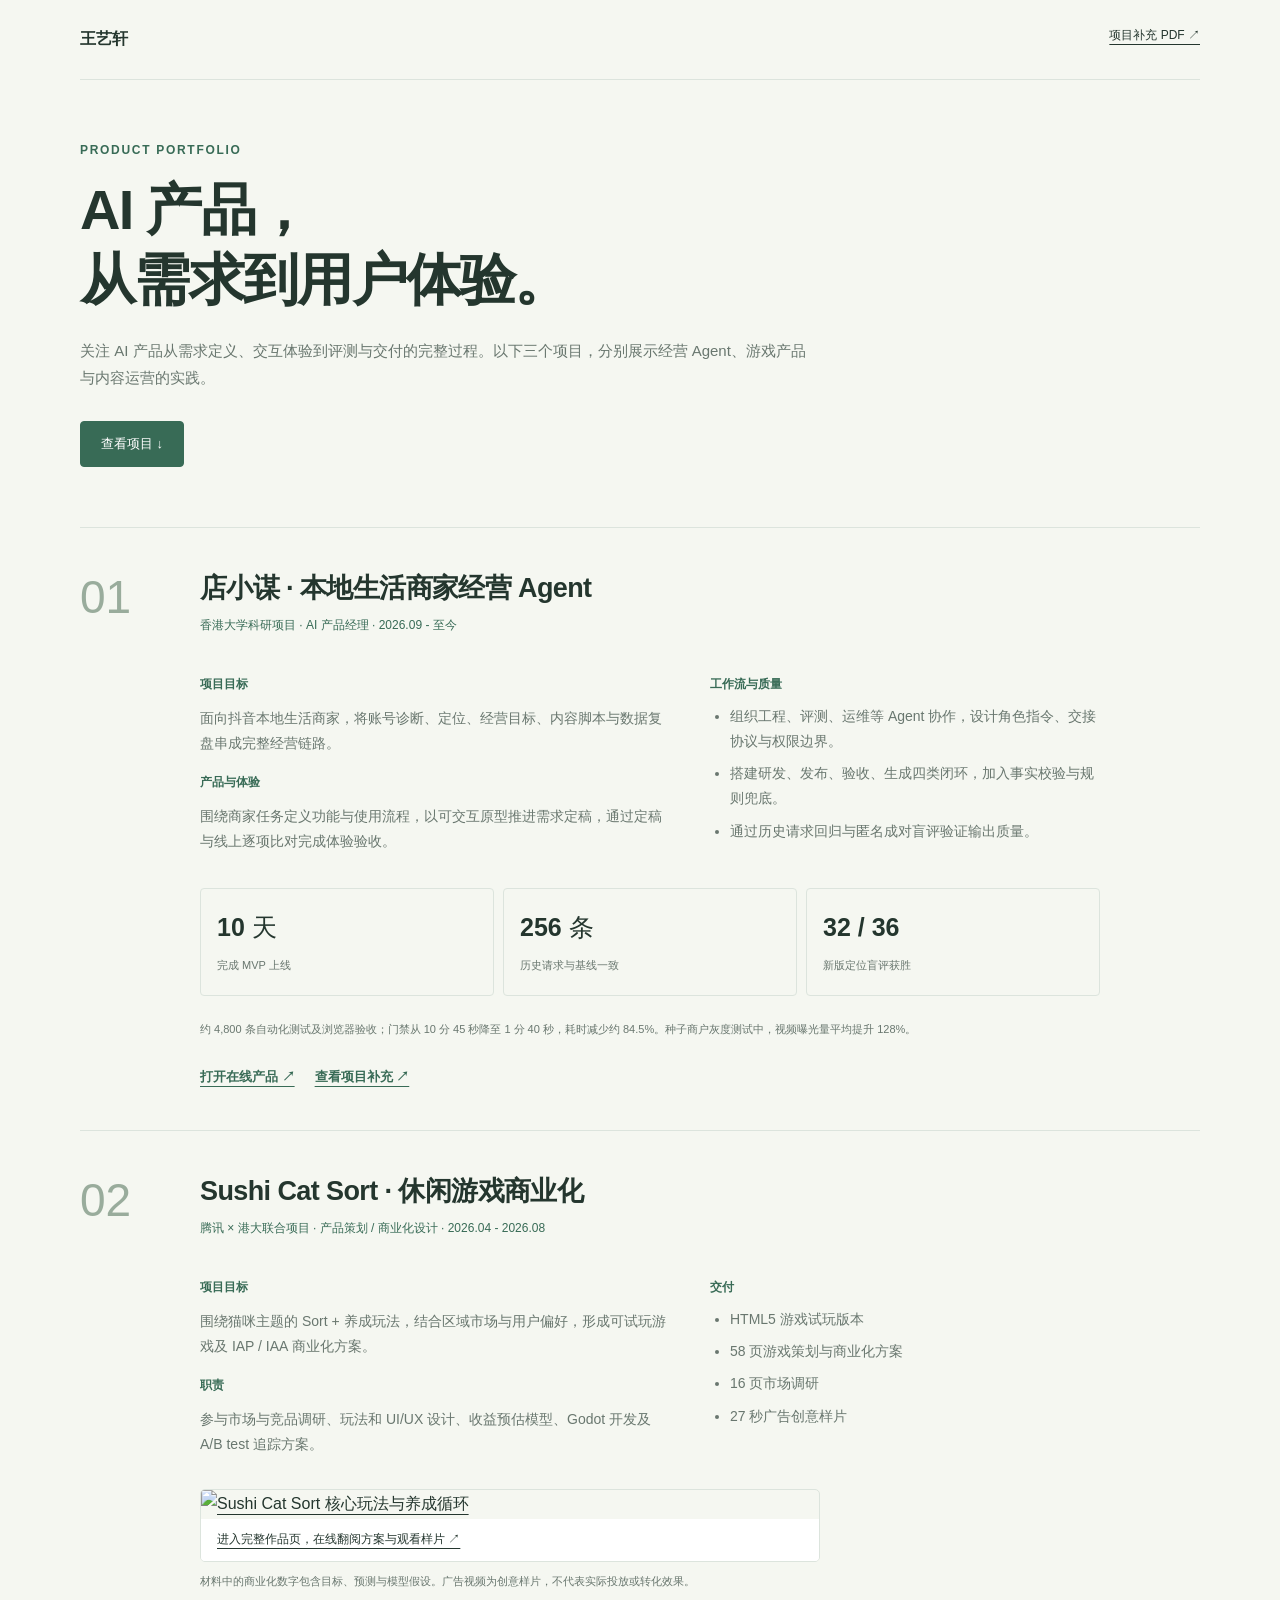
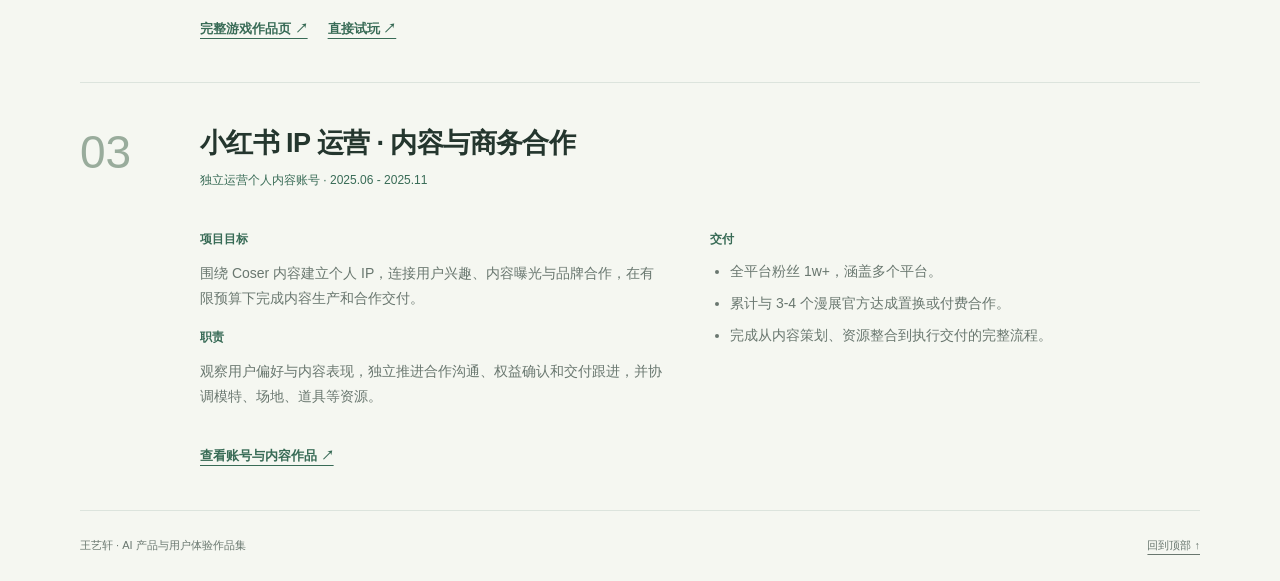
==== docs/index.html @ ce21d354 "Add portfolio website home" ====
<!doctype html><html lang="zh-CN"><head><meta charset="utf-8"><meta name="viewport" content="width=device-width,initial-scale=1"><title>王艺轩 · AI 产品与用户体验作品集</title><meta name="description" content="王艺轩的AI产品与用户体验作品：店小谋经营Agent、Sushi Cat Sort游戏与小红书IP运营。"><style>:root{--ink:#24362e;--muted:#69776f;--green:#386b56;--line:#dce4dd;--bg:#f5f7f1}*{box-sizing:border-box}html{scroll-behavior:smooth}body{font-family:-apple-system,BlinkMacSystemFont,"Segoe UI","PingFang SC","Microsoft YaHei",sans-serif;line-height:1.8;color:var(--ink);background:var(--bg);margin:0}a{color:inherit;text-underline-offset:5px}header,main,footer{width:min(1120px,calc(100% - 48px));margin:auto}header{padding:25px 0;display:flex;justify-content:space-between;border-bottom:1px solid var(--line)}header strong{font-size:16px}header a{font-size:12px}section{padding:60px 0}.eyebrow{font-size:12px;letter-spacing:1.7px;color:var(--green);font-weight:650}h1{font-size:clamp(32px,5vw,56px);line-height:1.25;letter-spacing:-1.7px;margin:14px 0 22px}h1 span{display:block}p{margin:10px 0;color:var(--muted)}.intro{max-width:740px;font-size:15px}.button{display:inline-block;margin-top:20px;border:1px solid var(--green);background:var(--green);color:white;text-decoration:none;padding:10px 20px;border-radius:4px;font-size:13px}.project{border-top:1px solid var(--line);display:grid;grid-template-columns:95px 1fr;gap:25px;padding:42px 0}.num{color:#99ac9c;font-size:46px;line-height:1.2;font-weight:300}h2{font-size:27px;line-height:1.4;margin:0 0 7px;letter-spacing:-.6px}.meta{font-size:12px;color:var(--green);margin-bottom:22px}.project-content{max-width:900px}.columns{display:grid;grid-template-columns:1.2fr 1fr;gap:42px}.label{font-size:12px;font-weight:650;color:var(--green);margin-top:16px}p,li{font-size:14px}ul{padding-left:20px;color:var(--muted);margin:8px 0}li{margin-bottom:7px}.links{display:flex;gap:20px;flex-wrap:wrap;margin-top:25px}.links a{font-size:13px;font-weight:650;color:var(--green)}.metrics{display:grid;grid-template-columns:repeat(3,1fr);gap:9px;margin:24px 0}.metric{border:1px solid var(--line);border-radius:4px;padding:16px}.metric b{font-size:25px;display:block;font-weight:550}.metric span{font-size:11px;color:var(--muted)}.small{font-size:11px;color:var(--muted)}.game-preview{display:block;margin-top:22px;border:1px solid var(--line);border-radius:5px;overflow:hidden;max-width:620px}.game-preview img{width:100%;display:block}.game-preview span{display:block;background:white;padding:10px 16px;font-size:12px}footer{display:flex;justify-content:space-between;border-top:1px solid var(--line);padding:25px 0;font-size:11px;color:var(--muted)}a:focus-visible{outline:3px solid #ba7753;outline-offset:4px}@media(max-width:700px){section{padding:38px 0}.project{grid-template-columns:1fr;gap:10px}.num{font-size:28px}.columns{grid-template-columns:1fr;gap:10px}h2{font-size:23px}.metrics{gap:6px}.metric{padding:12px}.metric b{font-size:22px}header,main,footer{width:calc(100% - 34px)}}@media(prefers-reduced-motion:reduce){html{scroll-behavior:auto}}</style></head><body><header><strong>王艺轩</strong><a href="assets/project-supplement.pdf" target="_blank" rel="noopener">项目补充 PDF ↗</a></header><main><section><div class="eyebrow">PRODUCT PORTFOLIO</div><h1>AI 产品，<span>从需求到用户体验。</span></h1><p class="intro">关注 AI 产品从需求定义、交互体验到评测与交付的完整过程。以下三个项目，分别展示经营 Agent、游戏产品与内容运营的实践。</p><a class="button" href="#projects">查看项目 ↓</a></section><div id="projects">
<article class="project" id="dianxiaomou"><div class="num">01</div><div class="project-content"><h2>店小谋 · 本地生活商家经营 Agent</h2><div class="meta">香港大学科研项目 · AI 产品经理 · 2026.09 - 至今</div><div class="columns"><div><div class="label">项目目标</div><p>面向抖音本地生活商家，将账号诊断、定位、经营目标、内容脚本与数据复盘串成完整经营链路。</p><div class="label">产品与体验</div><p>围绕商家任务定义功能与使用流程，以可交互原型推进需求定稿，通过定稿与线上逐项比对完成体验验收。</p></div><div><div class="label">工作流与质量</div><ul><li>组织工程、评测、运维等 Agent 协作，设计角色指令、交接协议与权限边界。</li><li>搭建研发、发布、验收、生成四类闭环，加入事实校验与规则兜底。</li><li>通过历史请求回归与匿名成对盲评验证输出质量。</li></ul></div></div><div class="metrics"><div class="metric"><b>10 天</b><span>完成 MVP 上线</span></div><div class="metric"><b>256 条</b><span>历史请求与基线一致</span></div><div class="metric"><b>32 / 36</b><span>新版定位盲评获胜</span></div></div><p class="small">约 4,800 条自动化测试及浏览器验收；门禁从 10 分 45 秒降至 1 分 40 秒，耗时减少约 84.5%。种子商户灰度测试中，视频曝光量平均提升 128%。</p><div class="links"><a href="https://dianxiaomou.com" target="_blank" rel="noopener noreferrer">打开在线产品 ↗</a><a href="assets/project-supplement.pdf" target="_blank" rel="noopener">查看项目补充 ↗</a></div></div></article>
<article class="project" id="sushi-cat-sort"><div class="num">02</div><div class="project-content"><h2>Sushi Cat Sort · 休闲游戏商业化</h2><div class="meta">腾讯 × 港大联合项目 · 产品策划 / 商业化设计 · 2026.04 - 2026.08</div><div class="columns"><div><div class="label">项目目标</div><p>围绕猫咪主题的 Sort + 养成玩法，结合区域市场与用户偏好，形成可试玩游戏及 IAP / IAA 商业化方案。</p><div class="label">职责</div><p>参与市场与竞品调研、玩法和 UI/UX 设计、收益预估模型、Godot 开发及 A/B test 追踪方案。</p></div><div><div class="label">交付</div><ul><li>HTML5 游戏试玩版本</li><li>58 页游戏策划与商业化方案</li><li>16 页市场调研</li><li>27 秒广告创意样片</li></ul></div></div><a class="game-preview" href="sushi-cat-sort/"><img src="sushi-cat-sort/assets/proposal/page-04.jpg" alt="Sushi Cat Sort 核心玩法与养成循环" loading="lazy"><span>进入完整作品页，在线翻阅方案与观看样片 ↗</span></a><p class="small">材料中的商业化数字包含目标、预测与模型假设。广告视频为创意样片，不代表实际投放或转化效果。</p><div class="links"><a href="sushi-cat-sort/">完整游戏作品页 ↗</a><a href="https://archieneverwake.itch.io/sushi-cat-sort" target="_blank" rel="noopener noreferrer">直接试玩 ↗</a></div></div></article>
<article class="project" id="xiaohongshu-ip"><div class="num">03</div><div class="project-content"><h2>小红书 IP 运营 · 内容与商务合作</h2><div class="meta">独立运营个人内容账号 · 2025.06 - 2025.11</div><div class="columns"><div><div class="label">项目目标</div><p>围绕 Coser 内容建立个人 IP，连接用户兴趣、内容曝光与品牌合作，在有限预算下完成内容生产和合作交付。</p><div class="label">职责</div><p>观察用户偏好与内容表现，独立推进合作沟通、权益确认和交付跟进，并协调模特、场地、道具等资源。</p></div><div><div class="label">交付</div><ul><li>全平台粉丝 1w+，涵盖多个平台。</li><li>累计与 3-4 个漫展官方达成置换或付费合作。</li><li>完成从内容策划、资源整合到执行交付的完整流程。</li></ul></div></div><div class="links"><a href="https://xhslink.cn/o/2UifnXdGfY" target="_blank" rel="noopener noreferrer">查看账号与内容作品 ↗</a></div></div></article>
</div></main><footer><span>王艺轩 · AI 产品与用户体验作品集</span><a href="#">回到顶部 ↑</a></footer></body></html>
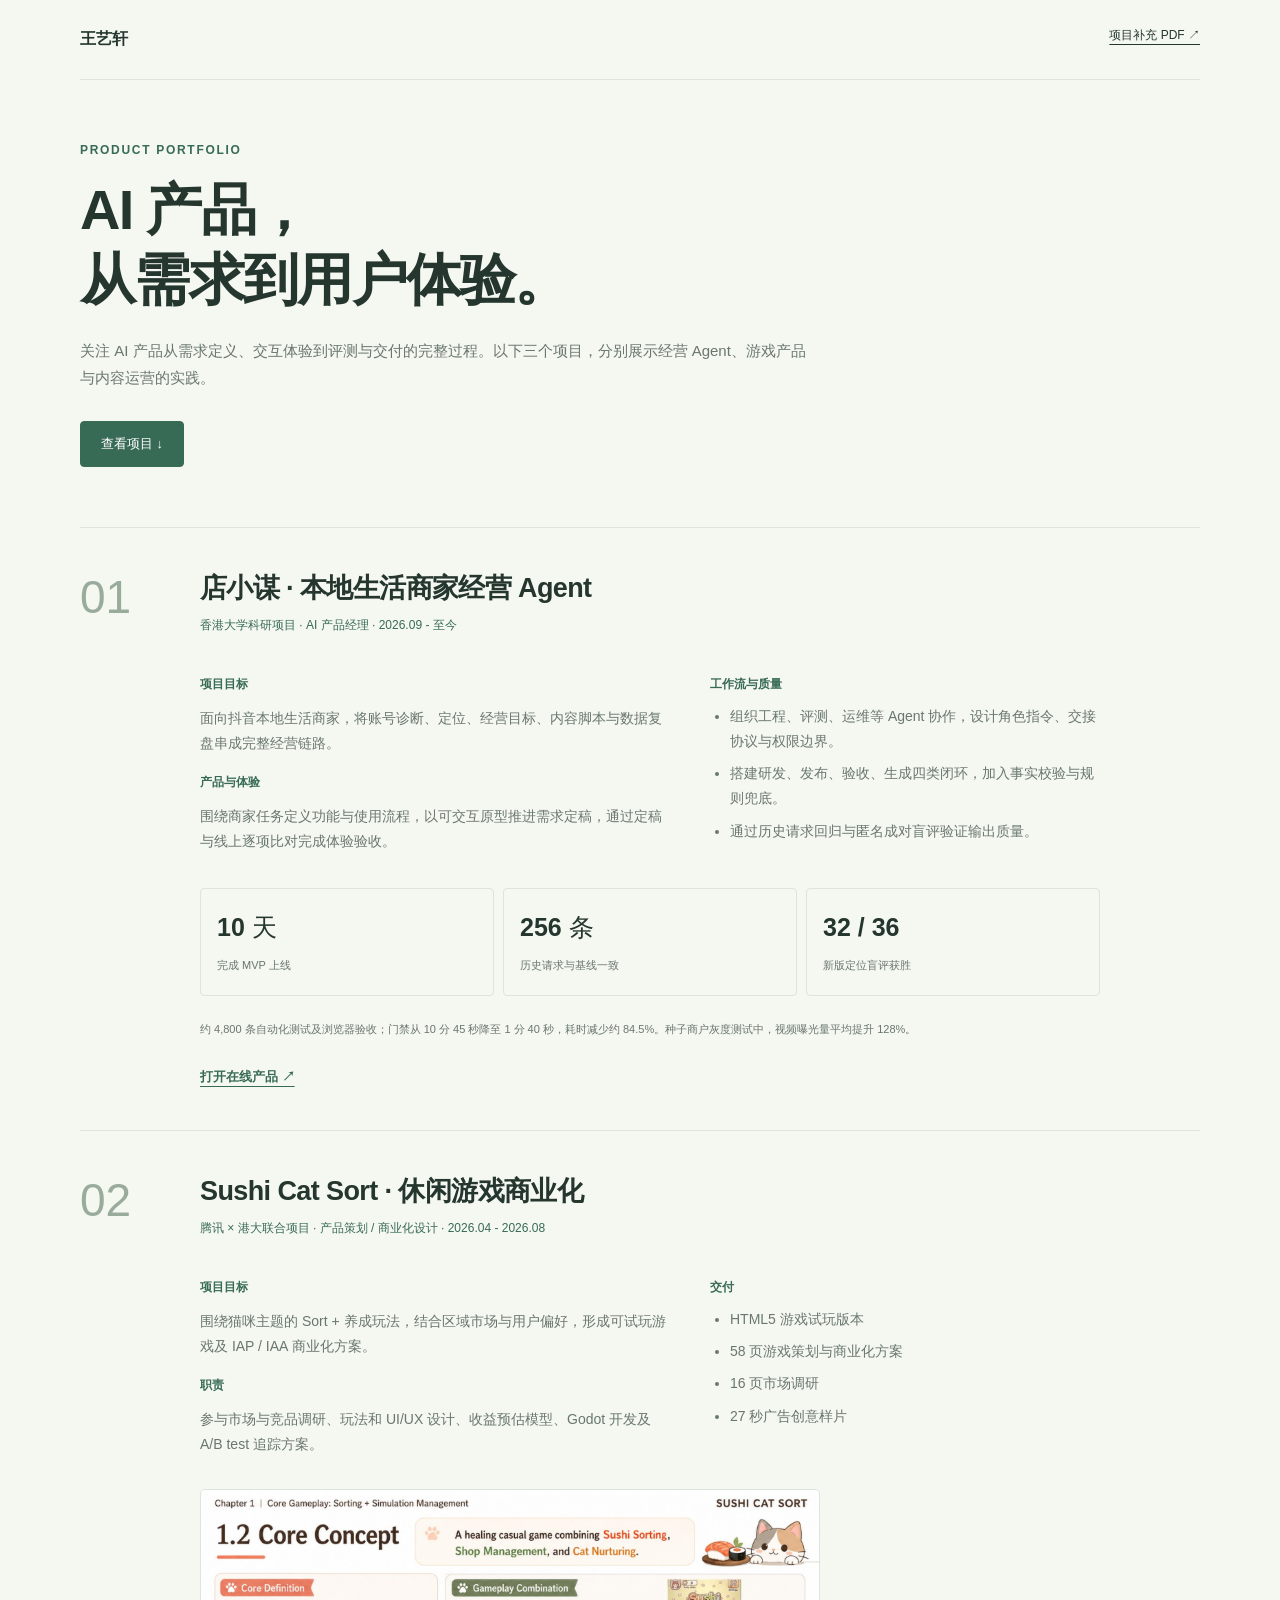
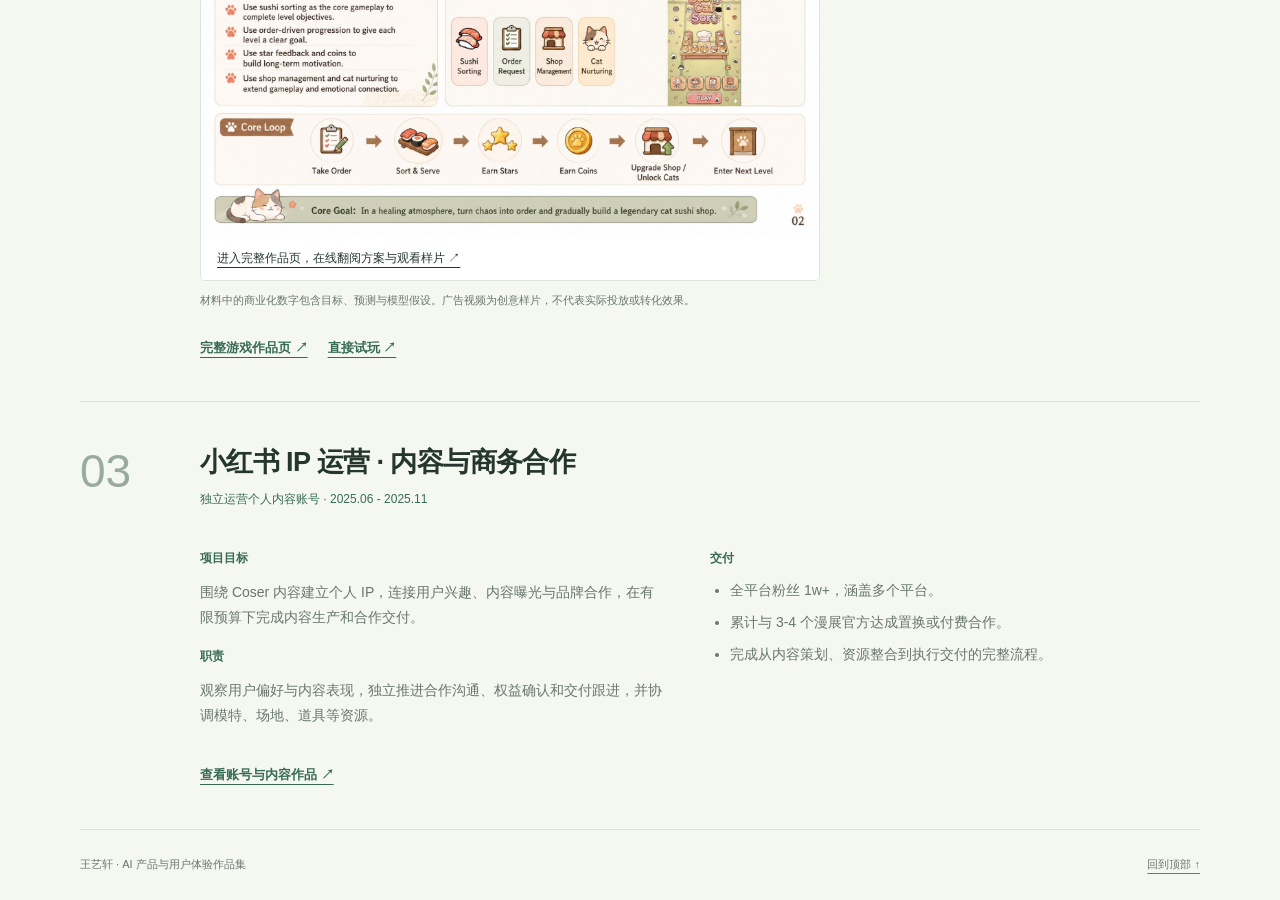
==== commit 40e8da5c: "Remove duplicate supplement link from Dianxiaomou" ====
--- a/docs/index.html
+++ b/docs/index.html
@@ -1,5 +1,5 @@
 <!doctype html><html lang="zh-CN"><head><meta charset="utf-8"><meta name="viewport" content="width=device-width,initial-scale=1"><title>王艺轩 · AI 产品与用户体验作品集</title><meta name="description" content="王艺轩的AI产品与用户体验作品：店小谋经营Agent、Sushi Cat Sort游戏与小红书IP运营。"><style>:root{--ink:#24362e;--muted:#69776f;--green:#386b56;--line:#dce4dd;--bg:#f5f7f1}*{box-sizing:border-box}html{scroll-behavior:smooth}body{font-family:-apple-system,BlinkMacSystemFont,"Segoe UI","PingFang SC","Microsoft YaHei",sans-serif;line-height:1.8;color:var(--ink);background:var(--bg);margin:0}a{color:inherit;text-underline-offset:5px}header,main,footer{width:min(1120px,calc(100% - 48px));margin:auto}header{padding:25px 0;display:flex;justify-content:space-between;border-bottom:1px solid var(--line)}header strong{font-size:16px}header a{font-size:12px}section{padding:60px 0}.eyebrow{font-size:12px;letter-spacing:1.7px;color:var(--green);font-weight:650}h1{font-size:clamp(32px,5vw,56px);line-height:1.25;letter-spacing:-1.7px;margin:14px 0 22px}h1 span{display:block}p{margin:10px 0;color:var(--muted)}.intro{max-width:740px;font-size:15px}.button{display:inline-block;margin-top:20px;border:1px solid var(--green);background:var(--green);color:white;text-decoration:none;padding:10px 20px;border-radius:4px;font-size:13px}.project{border-top:1px solid var(--line);display:grid;grid-template-columns:95px 1fr;gap:25px;padding:42px 0}.num{color:#99ac9c;font-size:46px;line-height:1.2;font-weight:300}h2{font-size:27px;line-height:1.4;margin:0 0 7px;letter-spacing:-.6px}.meta{font-size:12px;color:var(--green);margin-bottom:22px}.project-content{max-width:900px}.columns{display:grid;grid-template-columns:1.2fr 1fr;gap:42px}.label{font-size:12px;font-weight:650;color:var(--green);margin-top:16px}p,li{font-size:14px}ul{padding-left:20px;color:var(--muted);margin:8px 0}li{margin-bottom:7px}.links{display:flex;gap:20px;flex-wrap:wrap;margin-top:25px}.links a{font-size:13px;font-weight:650;color:var(--green)}.metrics{display:grid;grid-template-columns:repeat(3,1fr);gap:9px;margin:24px 0}.metric{border:1px solid var(--line);border-radius:4px;padding:16px}.metric b{font-size:25px;display:block;font-weight:550}.metric span{font-size:11px;color:var(--muted)}.small{font-size:11px;color:var(--muted)}.game-preview{display:block;margin-top:22px;border:1px solid var(--line);border-radius:5px;overflow:hidden;max-width:620px}.game-preview img{width:100%;display:block}.game-preview span{display:block;background:white;padding:10px 16px;font-size:12px}footer{display:flex;justify-content:space-between;border-top:1px solid var(--line);padding:25px 0;font-size:11px;color:var(--muted)}a:focus-visible{outline:3px solid #ba7753;outline-offset:4px}@media(max-width:700px){section{padding:38px 0}.project{grid-template-columns:1fr;gap:10px}.num{font-size:28px}.columns{grid-template-columns:1fr;gap:10px}h2{font-size:23px}.metrics{gap:6px}.metric{padding:12px}.metric b{font-size:22px}header,main,footer{width:calc(100% - 34px)}}@media(prefers-reduced-motion:reduce){html{scroll-behavior:auto}}</style></head><body><header><strong>王艺轩</strong><a href="assets/project-supplement.pdf" target="_blank" rel="noopener">项目补充 PDF ↗</a></header><main><section><div class="eyebrow">PRODUCT PORTFOLIO</div><h1>AI 产品，<span>从需求到用户体验。</span></h1><p class="intro">关注 AI 产品从需求定义、交互体验到评测与交付的完整过程。以下三个项目，分别展示经营 Agent、游戏产品与内容运营的实践。</p><a class="button" href="#projects">查看项目 ↓</a></section><div id="projects">
-<article class="project" id="dianxiaomou"><div class="num">01</div><div class="project-content"><h2>店小谋 · 本地生活商家经营 Agent</h2><div class="meta">香港大学科研项目 · AI 产品经理 · 2026.09 - 至今</div><div class="columns"><div><div class="label">项目目标</div><p>面向抖音本地生活商家，将账号诊断、定位、经营目标、内容脚本与数据复盘串成完整经营链路。</p><div class="label">产品与体验</div><p>围绕商家任务定义功能与使用流程，以可交互原型推进需求定稿，通过定稿与线上逐项比对完成体验验收。</p></div><div><div class="label">工作流与质量</div><ul><li>组织工程、评测、运维等 Agent 协作，设计角色指令、交接协议与权限边界。</li><li>搭建研发、发布、验收、生成四类闭环，加入事实校验与规则兜底。</li><li>通过历史请求回归与匿名成对盲评验证输出质量。</li></ul></div></div><div class="metrics"><div class="metric"><b>10 天</b><span>完成 MVP 上线</span></div><div class="metric"><b>256 条</b><span>历史请求与基线一致</span></div><div class="metric"><b>32 / 36</b><span>新版定位盲评获胜</span></div></div><p class="small">约 4,800 条自动化测试及浏览器验收；门禁从 10 分 45 秒降至 1 分 40 秒，耗时减少约 84.5%。种子商户灰度测试中，视频曝光量平均提升 128%。</p><div class="links"><a href="https://dianxiaomou.com" target="_blank" rel="noopener noreferrer">打开在线产品 ↗</a><a href="assets/project-supplement.pdf" target="_blank" rel="noopener">查看项目补充 ↗</a></div></div></article>
+<article class="project" id="dianxiaomou"><div class="num">01</div><div class="project-content"><h2>店小谋 · 本地生活商家经营 Agent</h2><div class="meta">香港大学科研项目 · AI 产品经理 · 2026.09 - 至今</div><div class="columns"><div><div class="label">项目目标</div><p>面向抖音本地生活商家，将账号诊断、定位、经营目标、内容脚本与数据复盘串成完整经营链路。</p><div class="label">产品与体验</div><p>围绕商家任务定义功能与使用流程，以可交互原型推进需求定稿，通过定稿与线上逐项比对完成体验验收。</p></div><div><div class="label">工作流与质量</div><ul><li>组织工程、评测、运维等 Agent 协作，设计角色指令、交接协议与权限边界。</li><li>搭建研发、发布、验收、生成四类闭环，加入事实校验与规则兜底。</li><li>通过历史请求回归与匿名成对盲评验证输出质量。</li></ul></div></div><div class="metrics"><div class="metric"><b>10 天</b><span>完成 MVP 上线</span></div><div class="metric"><b>256 条</b><span>历史请求与基线一致</span></div><div class="metric"><b>32 / 36</b><span>新版定位盲评获胜</span></div></div><p class="small">约 4,800 条自动化测试及浏览器验收；门禁从 10 分 45 秒降至 1 分 40 秒，耗时减少约 84.5%。种子商户灰度测试中，视频曝光量平均提升 128%。</p><div class="links"><a href="https://dianxiaomou.com" target="_blank" rel="noopener noreferrer">打开在线产品 ↗</a></div></div></article>
 <article class="project" id="sushi-cat-sort"><div class="num">02</div><div class="project-content"><h2>Sushi Cat Sort · 休闲游戏商业化</h2><div class="meta">腾讯 × 港大联合项目 · 产品策划 / 商业化设计 · 2026.04 - 2026.08</div><div class="columns"><div><div class="label">项目目标</div><p>围绕猫咪主题的 Sort + 养成玩法，结合区域市场与用户偏好，形成可试玩游戏及 IAP / IAA 商业化方案。</p><div class="label">职责</div><p>参与市场与竞品调研、玩法和 UI/UX 设计、收益预估模型、Godot 开发及 A/B test 追踪方案。</p></div><div><div class="label">交付</div><ul><li>HTML5 游戏试玩版本</li><li>58 页游戏策划与商业化方案</li><li>16 页市场调研</li><li>27 秒广告创意样片</li></ul></div></div><a class="game-preview" href="sushi-cat-sort/"><img src="sushi-cat-sort/assets/proposal/page-04.jpg" alt="Sushi Cat Sort 核心玩法与养成循环" loading="lazy"><span>进入完整作品页，在线翻阅方案与观看样片 ↗</span></a><p class="small">材料中的商业化数字包含目标、预测与模型假设。广告视频为创意样片，不代表实际投放或转化效果。</p><div class="links"><a href="sushi-cat-sort/">完整游戏作品页 ↗</a><a href="https://archieneverwake.itch.io/sushi-cat-sort" target="_blank" rel="noopener noreferrer">直接试玩 ↗</a></div></div></article>
 <article class="project" id="xiaohongshu-ip"><div class="num">03</div><div class="project-content"><h2>小红书 IP 运营 · 内容与商务合作</h2><div class="meta">独立运营个人内容账号 · 2025.06 - 2025.11</div><div class="columns"><div><div class="label">项目目标</div><p>围绕 Coser 内容建立个人 IP，连接用户兴趣、内容曝光与品牌合作，在有限预算下完成内容生产和合作交付。</p><div class="label">职责</div><p>观察用户偏好与内容表现，独立推进合作沟通、权益确认和交付跟进，并协调模特、场地、道具等资源。</p></div><div><div class="label">交付</div><ul><li>全平台粉丝 1w+，涵盖多个平台。</li><li>累计与 3-4 个漫展官方达成置换或付费合作。</li><li>完成从内容策划、资源整合到执行交付的完整流程。</li></ul></div></div><div class="links"><a href="https://xhslink.cn/o/2UifnXdGfY" target="_blank" rel="noopener noreferrer">查看账号与内容作品 ↗</a></div></div></article>
 </div></main><footer><span>王艺轩 · AI 产品与用户体验作品集</span><a href="#">回到顶部 ↑</a></footer></body></html>
